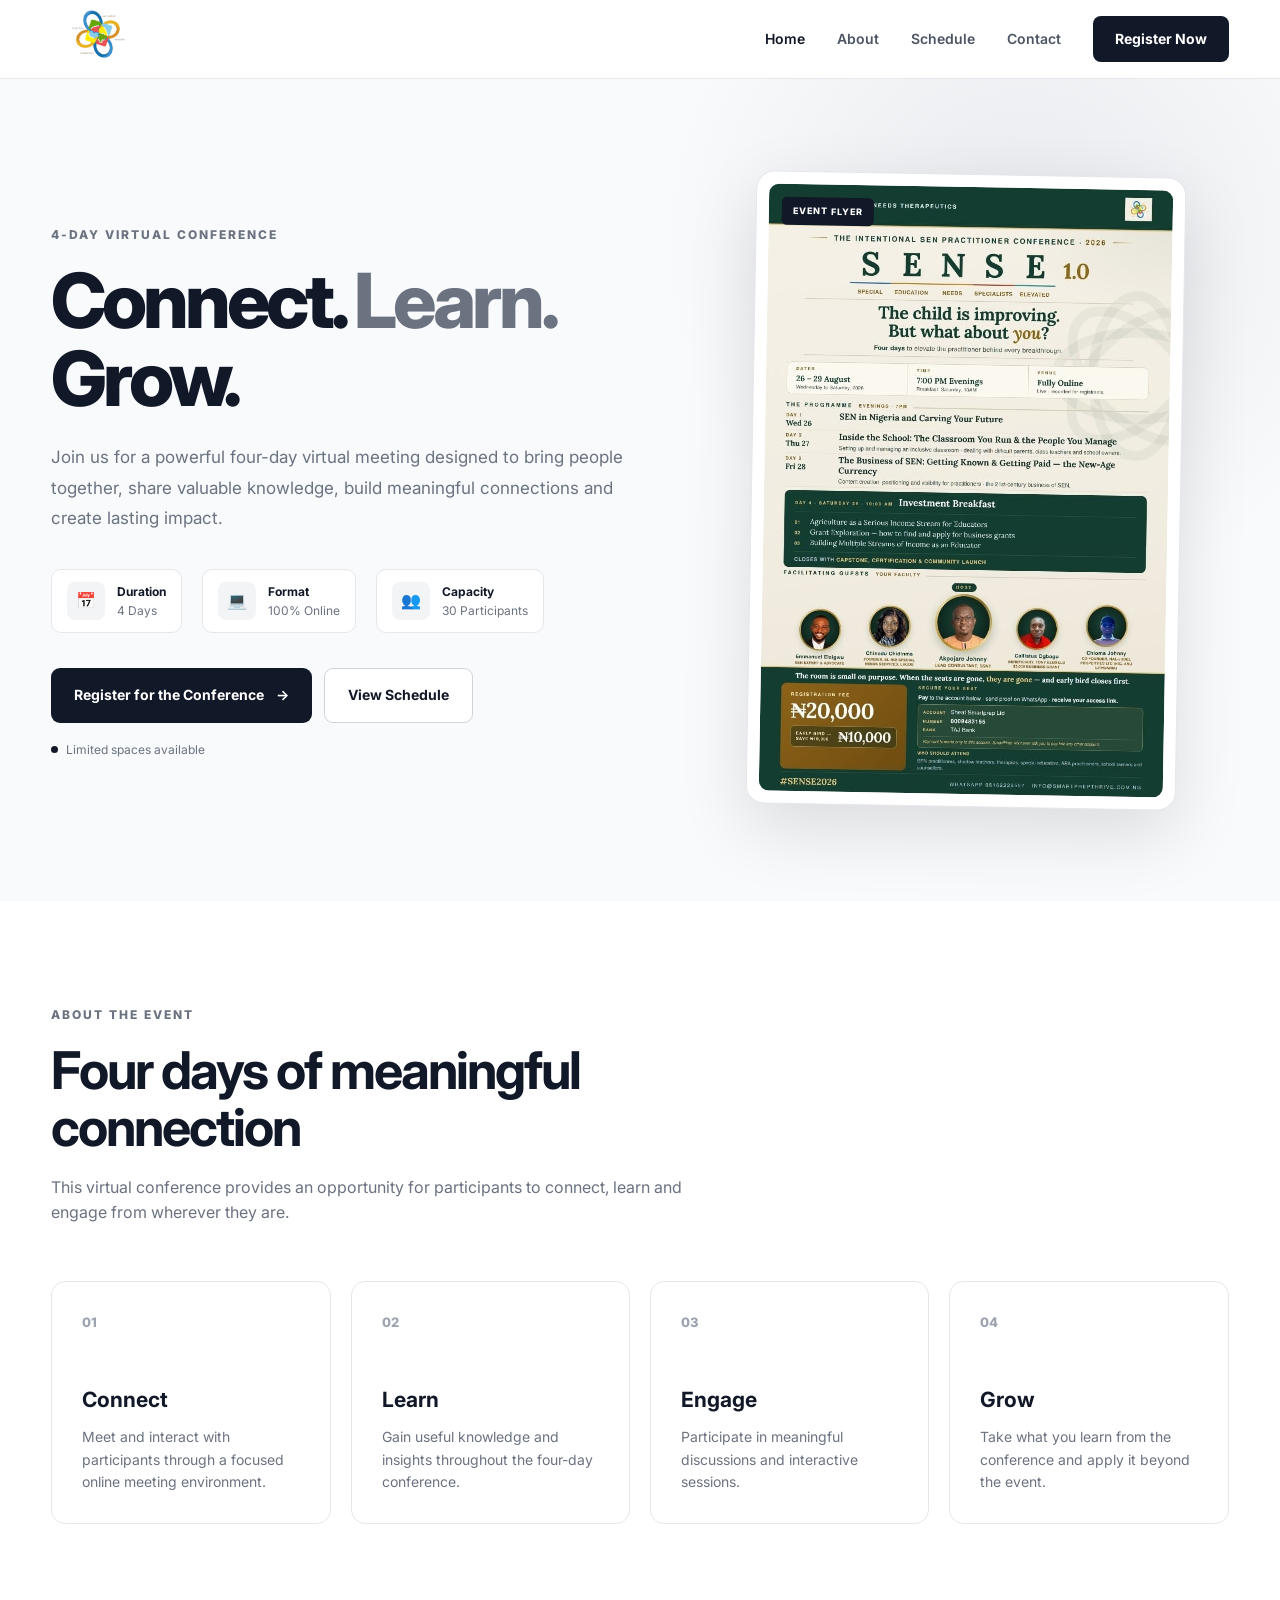
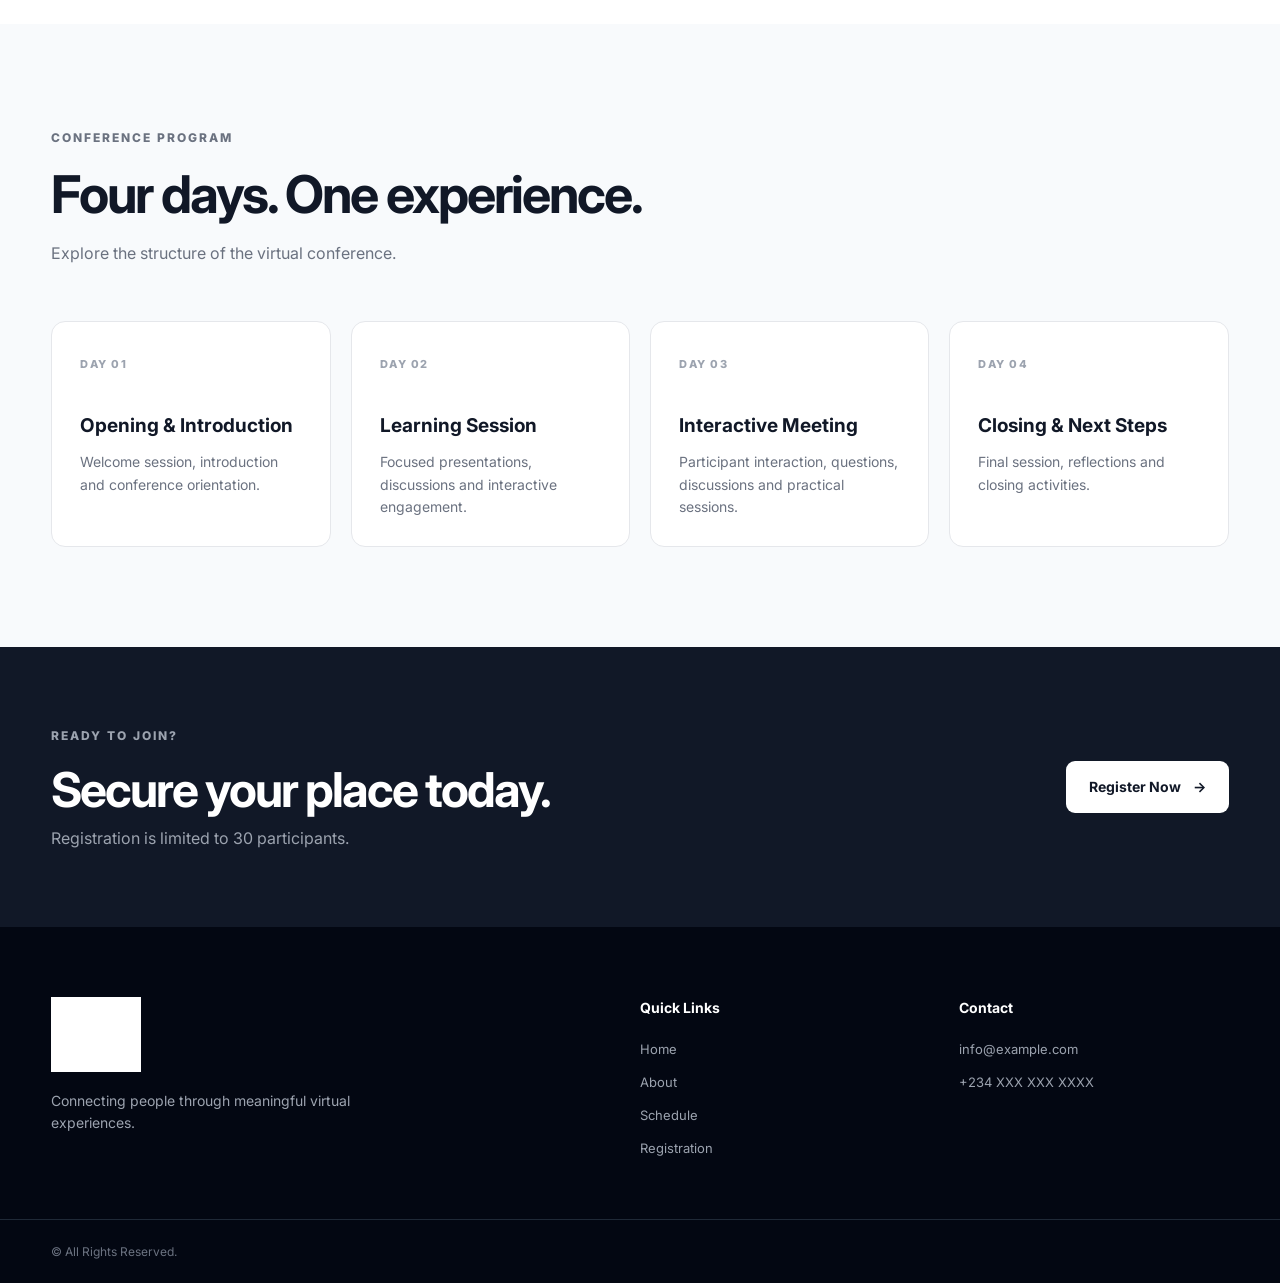
==== index.html @ ee1c05c7 "Victor" ====
<!DOCTYPE html>
<html lang="en">
<head>
    <meta charset="UTF-8">

    <meta name="viewport" content="width=device-width, initial-scale=1.0">

    <meta
        name="description"
        content="Join our 4-Day Virtual Conference. Register today and be part of this impactful online meeting."
    >

    <title>4-Day Virtual Conference | Register Now</title>

    <!-- Google Font -->
    <link rel="preconnect" href="https://fonts.googleapis.com">
    <link rel="preconnect" href="https://fonts.gstatic.com" crossorigin>
    <link rel="stylesheet" href="style.css">
    <link
        href="https://fonts.googleapis.com/css2?family=Inter:wght@400;500;600;700;800&display=swap"
        rel="stylesheet"
    >
    <style>
        /* =========================
   GLOBAL
========================= */

* {
    margin: 0;
    padding: 0;
    box-sizing: border-box;
}

html {
    scroll-behavior: smooth;
}

body {
    font-family: "Inter", sans-serif;
    background: #ffffff;
    color: #111827;
    line-height: 1.6;
}

img {
    max-width: 100%;
    display: block;
}

a {
    text-decoration: none;
    color: inherit;
}

button {
    font-family: inherit;
}

.container {
    width: min(1180px, 92%);
    margin: 0 auto;
}

.section {
    padding: 100px 0;
}


/* =========================
   HEADER
========================= */

.header {
    position: sticky;
    top: 0;
    z-index: 1000;

    background: rgba(255, 255, 255, 0.94);

    backdrop-filter: blur(15px);

    border-bottom: 1px solid #e5e7eb;
}

.nav-container {
    height: 78px;

    display: flex;
    align-items: center;
    justify-content: space-between;
}

.logo img {
    width: 145px;
    height: auto;
}

.nav {
    display: flex;
    align-items: center;
    gap: 32px;
}

.nav-link {
    color: #4b5563;

    font-size: 14px;
    font-weight: 600;

    transition: 0.3s ease;
}

.nav-link:hover,
.nav-link.active {
    color: #111827;
}

.nav-button {
    background: #111827;
    color: white;

    padding: 12px 22px;

    border-radius: 8px;

    font-size: 14px;
    font-weight: 700;

    transition: 0.3s ease;
}

.nav-button:hover {
    transform: translateY(-2px);
    background: #000000;
}


/* =========================
   MOBILE MENU
========================= */

.menu-toggle {
    display: none;

    width: 42px;
    height: 42px;

    border: none;
    background: transparent;

    cursor: pointer;

    flex-direction: column;
    justify-content: center;
    gap: 5px;
}

.menu-toggle span {
    width: 24px;
    height: 2px;
    background: #111827;
    display: block;
}


/* =========================
   HERO
========================= */

.hero {
    min-height: calc(100vh - 78px);

    display: flex;
    align-items: center;

    background:
        radial-gradient(
            circle at 80% 20%,
            rgba(17, 24, 39, 0.07),
            transparent 30%
        ),
        #f8fafc;

    padding: 80px 0;
}

.hero-grid {
    display: grid;

    grid-template-columns:
        1.05fr
        0.95fr;

    align-items: center;

    gap: 70px;
}

.eyebrow,
.section-label {
    display: inline-block;

    font-size: 12px;
    font-weight: 800;

    letter-spacing: 2px;

    color: #6b7280;

    margin-bottom: 18px;
}

.hero h1 {
    max-width: 650px;

    font-size: clamp(48px, 6vw, 76px);

    line-height: 1.02;

    letter-spacing: -4px;

    font-weight: 800;
}

.hero h1 span {
    color: #6b7280;
}

.hero-description {
    max-width: 600px;

    margin-top: 25px;

    color: #6b7280;

    font-size: 17px;

    line-height: 1.8;
}


/* =========================
   EVENT INFO
========================= */

.event-info {
    display: flex;

    flex-wrap: wrap;

    gap: 20px;

    margin: 35px 0;
}

.info-item {
    display: flex;
    align-items: center;

    gap: 12px;

    padding: 12px 15px;

    background: white;

    border: 1px solid #e5e7eb;

    border-radius: 10px;
}

.info-icon {
    width: 38px;
    height: 38px;

    display: grid;
    place-items: center;

    background: #f3f4f6;

    border-radius: 8px;
}

.info-item strong,
.info-item span {
    display: block;
}

.info-item strong {
    font-size: 12px;
    color: #111827;
}

.info-item span {
    font-size: 12px;
    color: #6b7280;
}


/* =========================
   BUTTONS
========================= */

.hero-buttons {
    display: flex;

    flex-wrap: wrap;

    gap: 12px;
}

.primary-button,
.secondary-button {
    display: inline-flex;

    align-items: center;
    justify-content: center;

    gap: 12px;

    padding: 15px 23px;

    border-radius: 9px;

    font-size: 14px;

    font-weight: 700;

    transition: 0.3s ease;
}

.primary-button {
    background: #111827;
    color: white;
}

.primary-button:hover {
    transform: translateY(-3px);
    box-shadow: 0 12px 25px rgba(0, 0, 0, 0.15);
}

.secondary-button {
    background: white;

    border: 1px solid #d1d5db;

    color: #111827;
}

.secondary-button:hover {
    background: #f3f4f6;
}

.limited-text {
    margin-top: 17px;

    font-size: 12px;

    color: #6b7280;

    display: flex;
    align-items: center;

    gap: 8px;
}

.limited-text span {
    width: 7px;
    height: 7px;

    background: #111827;

    border-radius: 50%;
}


/* =========================
   FLYER
========================= */

.hero-flyer {
    display: flex;

    justify-content: center;
}

.flyer-wrapper {
    position: relative;

    width: min(430px, 100%);

    padding: 12px;

    background: white;

    border: 1px solid #e5e7eb;

    border-radius: 18px;

    box-shadow:
        0 25px 70px rgba(0, 0, 0, 0.12);

    transform: rotate(1deg);

    transition: 0.4s ease;
}

.flyer-wrapper:hover {
    transform:
        rotate(0deg)
        translateY(-8px);
}

.flyer-image {
    width: 100%;

    border-radius: 10px;

    object-fit: cover;
}

.flyer-label {
    position: absolute;

    top: 25px;
    left: 25px;

    z-index: 2;

    background: #111827;
    color: white;

    padding: 7px 11px;

    border-radius: 5px;

    font-size: 9px;

    font-weight: 800;

    letter-spacing: 1px;
}


/* =========================
   SECTION HEADING
========================= */

.section-heading {
    max-width: 680px;

    margin-bottom: 55px;
}

.section-heading h2 {
    font-size: clamp(34px, 5vw, 52px);

    line-height: 1.1;

    letter-spacing: -2px;

    margin-bottom: 18px;
}

.section-heading p {
    color: #6b7280;

    font-size: 16px;
}


/* =========================
   FEATURES
========================= */

.about {
    background: white;
}

.feature-grid {
    display: grid;

    grid-template-columns:
        repeat(4, 1fr);

    gap: 20px;
}

.feature-card {
    padding: 30px;

    border: 1px solid #e5e7eb;

    border-radius: 14px;

    transition: 0.3s ease;
}

.feature-card:hover {
    transform: translateY(-6px);

    box-shadow:
        0 15px 35px rgba(0, 0, 0, 0.07);
}

.feature-number {
    font-size: 13px;

    font-weight: 800;

    color: #9ca3af;

    margin-bottom: 50px;
}

.feature-card h3 {
    font-size: 21px;

    margin-bottom: 10px;
}

.feature-card p {
    color: #6b7280;

    font-size: 14px;
}


/* =========================
   SCHEDULE
========================= */

.schedule {
    background: #f8fafc;
}

.schedule-grid {
    display: grid;

    grid-template-columns:
        repeat(4, 1fr);

    gap: 20px;
}

.schedule-card {
    padding: 28px;

    background: white;

    border: 1px solid #e5e7eb;

    border-radius: 14px;
}

.schedule-card span {
    font-size: 11px;

    font-weight: 800;

    letter-spacing: 1.5px;

    color: #9ca3af;
}

.schedule-card h3 {
    margin: 35px 0 10px;

    font-size: 19px;
}

.schedule-card p {
    font-size: 14px;

    color: #6b7280;
}


/* =========================
   CTA
========================= */

.cta {
    background: #111827;

    color: white;

    padding: 75px 0;
}

.cta-content {
    display: flex;

    align-items: center;

    justify-content: space-between;

    gap: 30px;
}

.cta .section-label {
    color: #9ca3af;
}

.cta h2 {
    font-size: clamp(32px, 5vw, 48px);

    letter-spacing: -2px;

    line-height: 1.1;

    margin-bottom: 10px;
}

.cta p {
    color: #9ca3af;
}

.light-button {
    background: white;
    color: #111827;

    white-space: nowrap;
}

.light-button:hover {
    background: #f3f4f6;
}


/* =========================
   FOOTER
========================= */

.footer {
    background: #030712;

    color: white;

    padding-top: 70px;
}

.footer-grid {
    display: grid;

    grid-template-columns:
        2fr
        1fr
        1fr;

    gap: 50px;

    padding-bottom: 60px;
}

.footer-brand img {
    width: 135px;

    margin-bottom: 18px;

    filter: brightness(0) invert(1);
}

.footer-brand p {
    max-width: 330px;

    color: #9ca3af;

    font-size: 14px;
}

.footer-column {
    display: flex;

    flex-direction: column;

    gap: 12px;
}

.footer-column h4 {
    margin-bottom: 8px;

    font-size: 14px;
}

.footer-column a {
    color: #9ca3af;

    font-size: 13px;

    transition: 0.3s ease;
}

.footer-column a:hover {
    color: white;
}

.footer-bottom {
    border-top: 1px solid #1f2937;

    padding: 22px 0;
}

.footer-bottom p {
    color: #6b7280;

    font-size: 12px;
}


/* =========================
   RESPONSIVE
========================= */

@media (max-width: 950px) {

    .hero-grid {
        grid-template-columns: 1fr;

        gap: 60px;
    }

    .hero-content {
        text-align: center;
    }

    .hero-description {
        margin-left: auto;
        margin-right: auto;
    }

    .event-info {
        justify-content: center;
    }

    .hero-buttons {
        justify-content: center;
    }

    .limited-text {
        justify-content: center;
    }

    .feature-grid,
    .schedule-grid {
        grid-template-columns:
            repeat(2, 1fr);
    }

    .cta-content {
        flex-direction: column;

        text-align: center;
    }

}


@media (max-width: 700px) {

    .nav {
        position: fixed;

        top: 78px;
        left: 0;

        width: 100%;

        background: white;

        border-bottom: 1px solid #e5e7eb;

        padding: 25px;

        display: none;

        flex-direction: column;

        align-items: stretch;

        gap: 18px;
    }

    .nav.show {
        display: flex;
    }

    .nav-button {
        text-align: center;
    }

    .menu-toggle {
        display: flex;
    }

    .hero {
        padding: 65px 0;
    }

    .hero h1 {
        font-size: 48px;

        letter-spacing: -2.5px;
    }

    .event-info {
        flex-direction: column;

        align-items: stretch;
    }

    .info-item {
        justify-content: flex-start;
    }

    .hero-buttons {
        flex-direction: column;
    }

    .primary-button,
    .secondary-button {
        width: 100%;
    }

    .feature-grid,
    .schedule-grid {
        grid-template-columns: 1fr;
    }

    .section {
        padding: 75px 0;
    }

    .footer-grid {
        grid-template-columns: 1fr;

        gap: 35px;
    }

}
    </style>
</head>

<body>

    <!-- ================= HEADER ================= -->
    <header class="header">

        <div class="container nav-container">

            <a href="index.html" class="logo">
                <img class="logo-img" src="SMARTPREP LOGO 1.jpg (1).jpeg" alt="Company Logo" style="width: 90px; height: auto;">
            </a>

            <nav class="nav" id="navMenu">

                <a href="#home" class="nav-link active">Home</a>
                <a href="#about" class="nav-link">About</a>
                <a href="#schedule" class="nav-link">Schedule</a>
                <a href="#contact" class="nav-link">Contact</a>

                <a href="registration.html" class="nav-button">
                    Register Now
                </a>

            </nav>

            <!-- Mobile Menu -->
            <button
                class="menu-toggle"
                id="menuToggle"
                aria-label="Open navigation menu"
            >
                <span></span>
                <span></span>
                <span></span>
            </button>

        </div>

    </header>


    <!-- ================= HERO ================= -->
    <main>

        <section class="hero" id="home">

            <div class="container hero-grid">

                <!-- Hero Content -->
                <div class="hero-content">

                    <span class="eyebrow">
                        4-DAY VIRTUAL CONFERENCE
                    </span>

                    <h1>
                        Connect.
                        <span>Learn.</span>
                        Grow.
                    </h1>

                    <p class="hero-description">
                        Join us for a powerful four-day virtual meeting
                        designed to bring people together, share valuable
                        knowledge, build meaningful connections and create
                        lasting impact.
                    </p>

                    <div class="event-info">

                        <div class="info-item">
                            <div class="info-icon">📅</div>

                            <div>
                                <strong>Duration</strong>
                                <span>4 Days</span>
                            </div>
                        </div>

                        <div class="info-item">
                            <div class="info-icon">💻</div>

                            <div>
                                <strong>Format</strong>
                                <span>100% Online</span>
                            </div>
                        </div>

                        <div class="info-item">
                            <div class="info-icon">👥</div>

                            <div>
                                <strong>Capacity</strong>
                                <span>30 Participants</span>
                            </div>
                        </div>

                    </div>

                    <div class="hero-buttons">

                        <a
                            href="registration.html"
                            class="primary-button"
                        >
                            Register for the Conference
                            <span>→</span>
                        </a>

                        <a href="#schedule" class="secondary-button">
                            View Schedule
                        </a>

                    </div>

                    <p class="limited-text">
                        <span></span>
                        Limited spaces available
                    </p>

                </div>


                <!-- Conference Flyer -->
                <div class="hero-flyer">

                    <div class="flyer-wrapper">

                        <div class="flyer-label">
                            EVENT FLYER
                        </div>

                        <img
                            src="WhatsApp Image 2026-08-14 at 23.07.32.jpeg"
                            alt="4-Day Virtual Conference Flyer"
                            class="flyer-image"
                        >

                    </div>

                </div>

            </div>

        </section>


        <!-- ================= ABOUT ================= -->
        <section class="about section" id="about">

            <div class="container">

                <div class="section-heading">

                    <span class="section-label">
                        ABOUT THE EVENT
                    </span>

                    <h2>
                        Four days of meaningful connection
                    </h2>

                    <p>
                        This virtual conference provides an opportunity
                        for participants to connect, learn and engage
                        from wherever they are.
                    </p>

                </div>


                <div class="feature-grid">

                    <div class="feature-card">

                        <div class="feature-number">
                            01
                        </div>

                        <h3>Connect</h3>

                        <p>
                            Meet and interact with participants through
                            a focused online meeting environment.
                        </p>

                    </div>


                    <div class="feature-card">

                        <div class="feature-number">
                            02
                        </div>

                        <h3>Learn</h3>

                        <p>
                            Gain useful knowledge and insights throughout
                            the four-day conference.
                        </p>

                    </div>


                    <div class="feature-card">

                        <div class="feature-number">
                            03
                        </div>

                        <h3>Engage</h3>

                        <p>
                            Participate in meaningful discussions and
                            interactive sessions.
                        </p>

                    </div>


                    <div class="feature-card">

                        <div class="feature-number">
                            04
                        </div>

                        <h3>Grow</h3>

                        <p>
                            Take what you learn from the conference and
                            apply it beyond the event.
                        </p>

                    </div>

                </div>

            </div>

        </section>


        <!-- ================= SCHEDULE ================= -->
        <section class="schedule section" id="schedule">

            <div class="container">

                <div class="section-heading">

                    <span class="section-label">
                        CONFERENCE PROGRAM
                    </span>

                    <h2>
                        Four days. One experience.
                    </h2>

                    <p>
                        Explore the structure of the virtual conference.
                    </p>

                </div>


                <div class="schedule-grid">

                    <div class="schedule-card">

                        <span>DAY 01</span>

                        <h3>
                            Opening & Introduction
                        </h3>

                        <p>
                            Welcome session, introduction and conference
                            orientation.
                        </p>

                    </div>


                    <div class="schedule-card">

                        <span>DAY 02</span>

                        <h3>
                            Learning Session
                        </h3>

                        <p>
                            Focused presentations, discussions and
                            interactive engagement.
                        </p>

                    </div>


                    <div class="schedule-card">

                        <span>DAY 03</span>

                        <h3>
                            Interactive Meeting
                        </h3>

                        <p>
                            Participant interaction, questions,
                            discussions and practical sessions.
                        </p>

                    </div>


                    <div class="schedule-card">

                        <span>DAY 04</span>

                        <h3>
                            Closing & Next Steps
                        </h3>

                        <p>
                            Final session, reflections and closing
                            activities.
                        </p>

                    </div>

                </div>

            </div>

        </section>


        <!-- ================= CTA ================= -->
        <section class="cta">

            <div class="container cta-content">

                <div>

                    <span class="section-label">
                        READY TO JOIN?
                    </span>

                    <h2>
                        Secure your place today.
                    </h2>

                    <p>
                        Registration is limited to 30 participants.
                    </p>

                </div>

                <a
                    href="registration.html"
                    class="primary-button light-button"
                >
                    Register Now
                    <span>→</span>
                </a>

            </div>

        </section>

    </main>


    <!-- ================= FOOTER ================= -->
    <footer class="footer" id="contact">

        <div class="container footer-grid">

            <div class="footer-brand">

                <img
                    src="SMARTPREP LOGO 1.jpg (1).jpeg"
                    alt="Company Logo"
                    style="width: 90px; height: auto;"
                >

                <p>
                    Connecting people through meaningful virtual
                    experiences.
                </p>

            </div>


            <div class="footer-column">

                <h4>Quick Links</h4>

                <a href="#home">Home</a>
                <a href="#about">About</a>
                <a href="#schedule">Schedule</a>
                <a href="registration.html">Registration</a>

            </div>


            <div class="footer-column">

                <h4>Contact</h4>

                <a href="mailto:info@example.com">
                    info@example.com
                </a>

                <a href="tel:+2340000000000">
                    +234 XXX XXX XXXX
                </a>

            </div>

        </div>


        <div class="footer-bottom">

            <div class="container">

                <p>
                    © <span id="year"></span>
                    All Rights Reserved.
                </p>

            </div>

        </div>

    </footer>


    <!-- JavaScript -->
    <script src="js/main.js"></script>

</body>
</html>
---- style.css ----
/* =========================
   GLOBAL
========================= */

* {
    margin: 0;
    padding: 0;
    box-sizing: border-box;
}

html {
    scroll-behavior: smooth;
}

body {
    font-family: "Inter", sans-serif;
    background: #ffffff;
    color: #111827;
    line-height: 1.6;
}

img {
    max-width: 100%;
    display: block;
}

a {
    text-decoration: none;
    color: inherit;
}

button {
    font-family: inherit;
}

.container {
    width: min(1180px, 92%);
    margin: 0 auto;
}

.section {
    padding: 100px 0;
}


/* =========================
   HEADER
========================= */

.header {
    position: sticky;
    top: 0;
    z-index: 1000;

    background: rgba(255, 255, 255, 0.94);

    backdrop-filter: blur(15px);

    border-bottom: 1px solid #e5e7eb;
}

.nav-container {
    height: 78px;

    display: flex;
    align-items: center;
    justify-content: space-between;
}

.logo img {
    width: 145px;
    height: auto;
}

.nav {
    display: flex;
    align-items: center;
    gap: 32px;
}

.nav-link {
    color: #4b5563;

    font-size: 14px;
    font-weight: 600;

    transition: 0.3s ease;
}

.nav-link:hover,
.nav-link.active {
    color: #111827;
}

.nav-button {
    background: #111827;
    color: white;

    padding: 12px 22px;

    border-radius: 8px;

    font-size: 14px;
    font-weight: 700;

    transition: 0.3s ease;
}

.nav-button:hover {
    transform: translateY(-2px);
    background: #000000;
}


/* =========================
   MOBILE MENU
========================= */

.menu-toggle {
    display: none;

    width: 42px;
    height: 42px;

    border: none;
    background: transparent;

    cursor: pointer;

    flex-direction: column;
    justify-content: center;
    gap: 5px;
}

.menu-toggle span {
    width: 24px;
    height: 2px;
    background: #111827;
    display: block;
}


/* =========================
   HERO
========================= */

.hero {
    min-height: calc(100vh - 78px);

    display: flex;
    align-items: center;

    background:
        radial-gradient(
            circle at 80% 20%,
            rgba(17, 24, 39, 0.07),
            transparent 30%
        ),
        #f8fafc;

    padding: 80px 0;
}

.hero-grid {
    display: grid;

    grid-template-columns:
        1.05fr
        0.95fr;

    align-items: center;

    gap: 70px;
}

.eyebrow,
.section-label {
    display: inline-block;

    font-size: 12px;
    font-weight: 800;

    letter-spacing: 2px;

    color: #6b7280;

    margin-bottom: 18px;
}

.hero h1 {
    max-width: 650px;

    font-size: clamp(48px, 6vw, 76px);

    line-height: 1.02;

    letter-spacing: -4px;

    font-weight: 800;
}

.hero h1 span {
    color: #6b7280;
}

.hero-description {
    max-width: 600px;

    margin-top: 25px;

    color: #6b7280;

    font-size: 17px;

    line-height: 1.8;
}


/* =========================
   EVENT INFO
========================= */

.event-info {
    display: flex;

    flex-wrap: wrap;

    gap: 20px;

    margin: 35px 0;
}

.info-item {
    display: flex;
    align-items: center;

    gap: 12px;

    padding: 12px 15px;

    background: white;

    border: 1px solid #e5e7eb;

    border-radius: 10px;
}

.info-icon {
    width: 38px;
    height: 38px;

    display: grid;
    place-items: center;

    background: #f3f4f6;

    border-radius: 8px;
}

.info-item strong,
.info-item span {
    display: block;
}

.info-item strong {
    font-size: 12px;
    color: #111827;
}

.info-item span {
    font-size: 12px;
    color: #6b7280;
}


/* =========================
   BUTTONS
========================= */

.hero-buttons {
    display: flex;

    flex-wrap: wrap;

    gap: 12px;
}

.primary-button,
.secondary-button {
    display: inline-flex;

    align-items: center;
    justify-content: center;

    gap: 12px;

    padding: 15px 23px;

    border-radius: 9px;

    font-size: 14px;

    font-weight: 700;

    transition: 0.3s ease;
}

.primary-button {
    background: #111827;
    color: white;
}

.primary-button:hover {
    transform: translateY(-3px);
    box-shadow: 0 12px 25px rgba(0, 0, 0, 0.15);
}

.secondary-button {
    background: white;

    border: 1px solid #d1d5db;

    color: #111827;
}

.secondary-button:hover {
    background: #f3f4f6;
}

.limited-text {
    margin-top: 17px;

    font-size: 12px;

    color: #6b7280;

    display: flex;
    align-items: center;

    gap: 8px;
}

.limited-text span {
    width: 7px;
    height: 7px;

    background: #111827;

    border-radius: 50%;
}


/* =========================
   FLYER
========================= */

.hero-flyer {
    display: flex;

    justify-content: center;
}

.flyer-wrapper {
    position: relative;

    width: min(430px, 100%);

    padding: 12px;

    background: white;

    border: 1px solid #e5e7eb;

    border-radius: 18px;

    box-shadow:
        0 25px 70px rgba(0, 0, 0, 0.12);

    transform: rotate(1deg);

    transition: 0.4s ease;
}

.flyer-wrapper:hover {
    transform:
        rotate(0deg)
        translateY(-8px);
}

.flyer-image {
    width: 100%;

    border-radius: 10px;

    object-fit: cover;
}

.flyer-label {
    position: absolute;

    top: 25px;
    left: 25px;

    z-index: 2;

    background: #111827;
    color: white;

    padding: 7px 11px;

    border-radius: 5px;

    font-size: 9px;

    font-weight: 800;

    letter-spacing: 1px;
}


/* =========================
   SECTION HEADING
========================= */

.section-heading {
    max-width: 680px;

    margin-bottom: 55px;
}

.section-heading h2 {
    font-size: clamp(34px, 5vw, 52px);

    line-height: 1.1;

    letter-spacing: -2px;

    margin-bottom: 18px;
}

.section-heading p {
    color: #6b7280;

    font-size: 16px;
}


/* =========================
   FEATURES
========================= */

.about {
    background: white;
}

.feature-grid {
    display: grid;

    grid-template-columns:
        repeat(4, 1fr);

    gap: 20px;
}

.feature-card {
    padding: 30px;

    border: 1px solid #e5e7eb;

    border-radius: 14px;

    transition: 0.3s ease;
}

.feature-card:hover {
    transform: translateY(-6px);

    box-shadow:
        0 15px 35px rgba(0, 0, 0, 0.07);
}

.feature-number {
    font-size: 13px;

    font-weight: 800;

    color: #9ca3af;

    margin-bottom: 50px;
}

.feature-card h3 {
    font-size: 21px;

    margin-bottom: 10px;
}

.feature-card p {
    color: #6b7280;

    font-size: 14px;
}


/* =========================
   SCHEDULE
========================= */

.schedule {
    background: #f8fafc;
}

.schedule-grid {
    display: grid;

    grid-template-columns:
        repeat(4, 1fr);

    gap: 20px;
}

.schedule-card {
    padding: 28px;

    background: white;

    border: 1px solid #e5e7eb;

    border-radius: 14px;
}

.schedule-card span {
    font-size: 11px;

    font-weight: 800;

    letter-spacing: 1.5px;

    color: #9ca3af;
}

.schedule-card h3 {
    margin: 35px 0 10px;

    font-size: 19px;
}

.schedule-card p {
    font-size: 14px;

    color: #6b7280;
}


/* =========================
   CTA
========================= */

.cta {
    background: #111827;

    color: white;

    padding: 75px 0;
}

.cta-content {
    display: flex;

    align-items: center;

    justify-content: space-between;

    gap: 30px;
}

.cta .section-label {
    color: #9ca3af;
}

.cta h2 {
    font-size: clamp(32px, 5vw, 48px);

    letter-spacing: -2px;

    line-height: 1.1;

    margin-bottom: 10px;
}

.cta p {
    color: #9ca3af;
}

.light-button {
    background: white;
    color: #111827;

    white-space: nowrap;
}

.light-button:hover {
    background: #f3f4f6;
}


/* =========================
   FOOTER
========================= */

.footer {
    background: #030712;

    color: white;

    padding-top: 70px;
}

.footer-grid {
    display: grid;

    grid-template-columns:
        2fr
        1fr
        1fr;

    gap: 50px;

    padding-bottom: 60px;
}

.footer-brand img {
    width: 135px;

    margin-bottom: 18px;

    filter: brightness(0) invert(1);
}

.footer-brand p {
    max-width: 330px;

    color: #9ca3af;

    font-size: 14px;
}

.footer-column {
    display: flex;

    flex-direction: column;

    gap: 12px;
}

.footer-column h4 {
    margin-bottom: 8px;

    font-size: 14px;
}

.footer-column a {
    color: #9ca3af;

    font-size: 13px;

    transition: 0.3s ease;
}

.footer-column a:hover {
    color: white;
}

.footer-bottom {
    border-top: 1px solid #1f2937;

    padding: 22px 0;
}

.footer-bottom p {
    color: #6b7280;

    font-size: 12px;
}


/* =========================
   RESPONSIVE
========================= */

@media (max-width: 950px) {

    .hero-grid {
        grid-template-columns: 1fr;

        gap: 60px;
    }

    .hero-content {
        text-align: center;
    }

    .hero-description {
        margin-left: auto;
        margin-right: auto;
    }

    .event-info {
        justify-content: center;
    }

    .hero-buttons {
        justify-content: center;
    }

    .limited-text {
        justify-content: center;
    }

    .feature-grid,
    .schedule-grid {
        grid-template-columns:
            repeat(2, 1fr);
    }

    .cta-content {
        flex-direction: column;

        text-align: center;
    }

}


@media (max-width: 700px) {

    .nav {
        position: fixed;

        top: 78px;
        left: 0;

        width: 100%;

        background: white;

        border-bottom: 1px solid #e5e7eb;

        padding: 25px;

        display: none;

        flex-direction: column;

        align-items: stretch;

        gap: 18px;
    }

    .nav.show {
        display: flex;
    }

    .nav-button {
        text-align: center;
    }

    .menu-toggle {
        display: flex;
    }

    .hero {
        padding: 65px 0;
    }

    .hero h1 {
        font-size: 48px;

        letter-spacing: -2.5px;
    }

    .event-info {
        flex-direction: column;

        align-items: stretch;
    }

    .info-item {
        justify-content: flex-start;
    }

    .hero-buttons {
        flex-direction: column;
    }

    .primary-button,
    .secondary-button {
        width: 100%;
    }

    .feature-grid,
    .schedule-grid {
        grid-template-columns: 1fr;
    }

    .section {
        padding: 75px 0;
    }

    .footer-grid {
        grid-template-columns: 1fr;

        gap: 35px;
    }

}
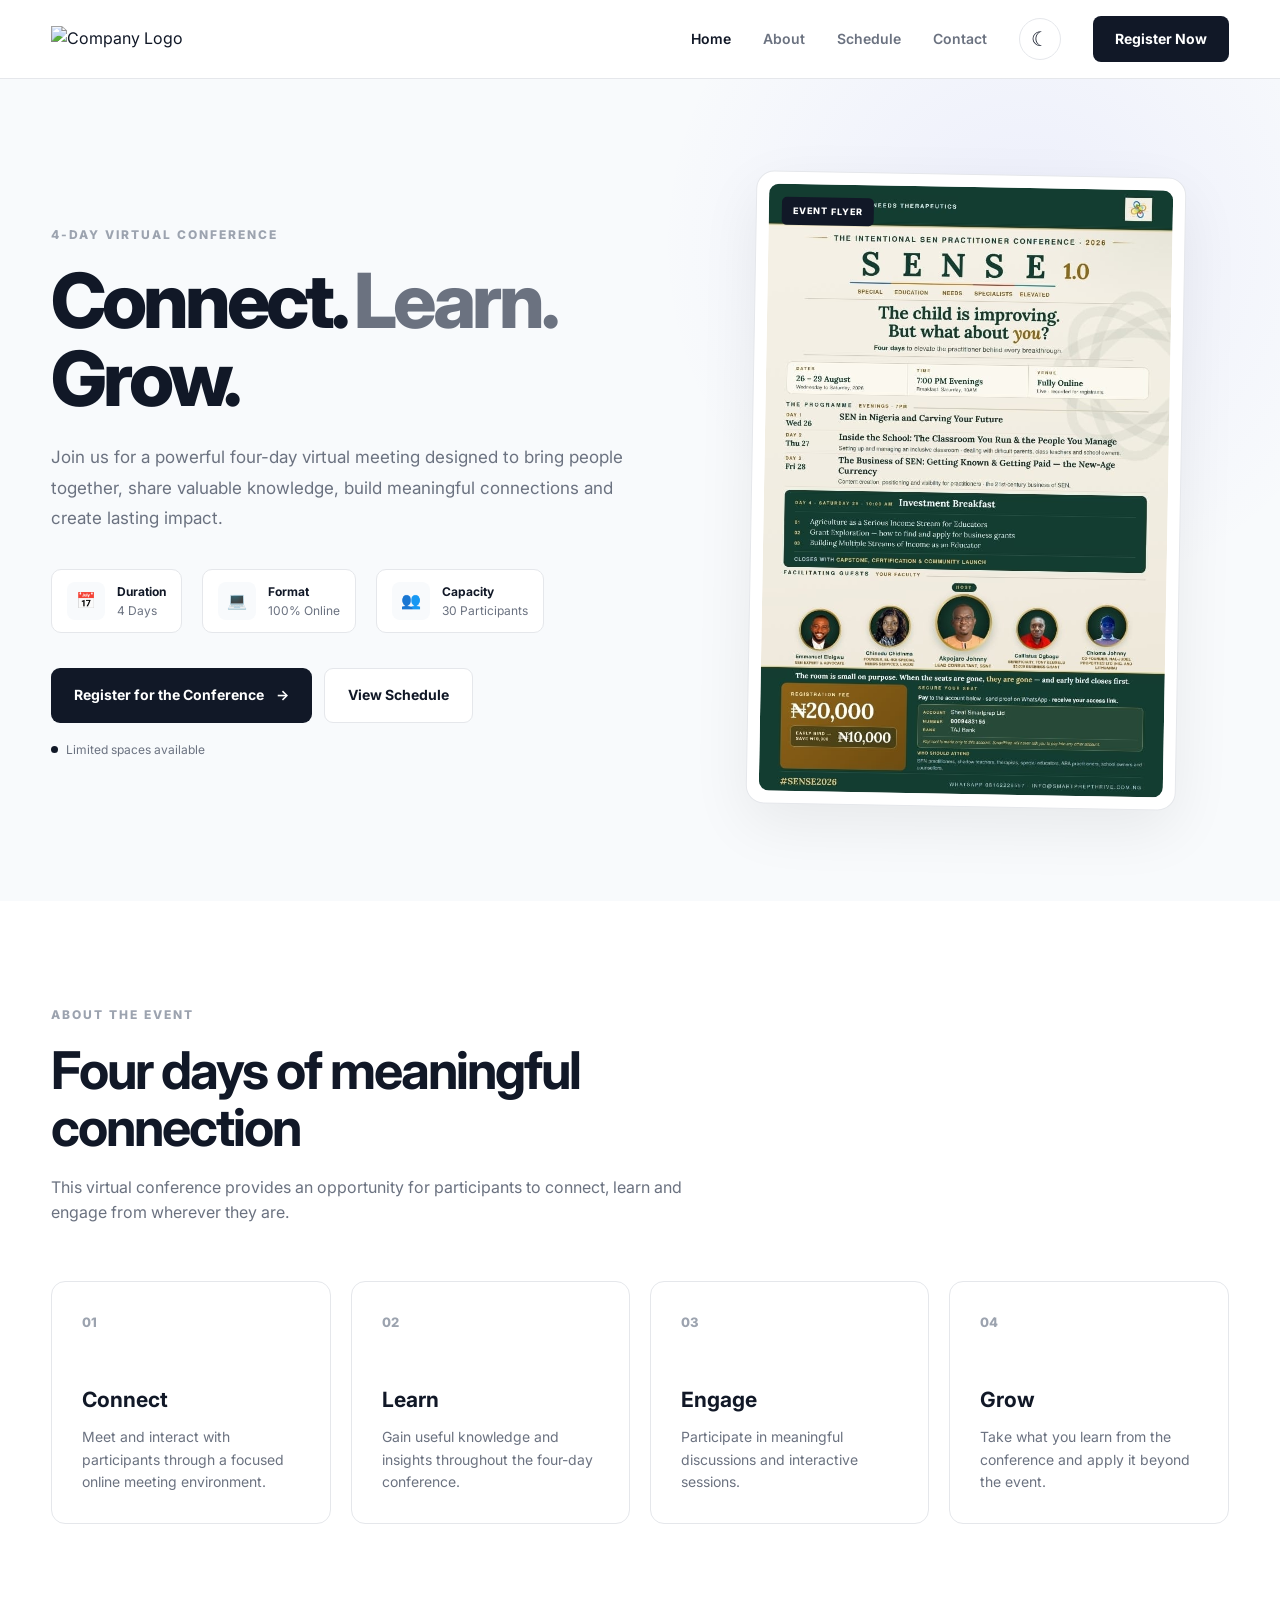
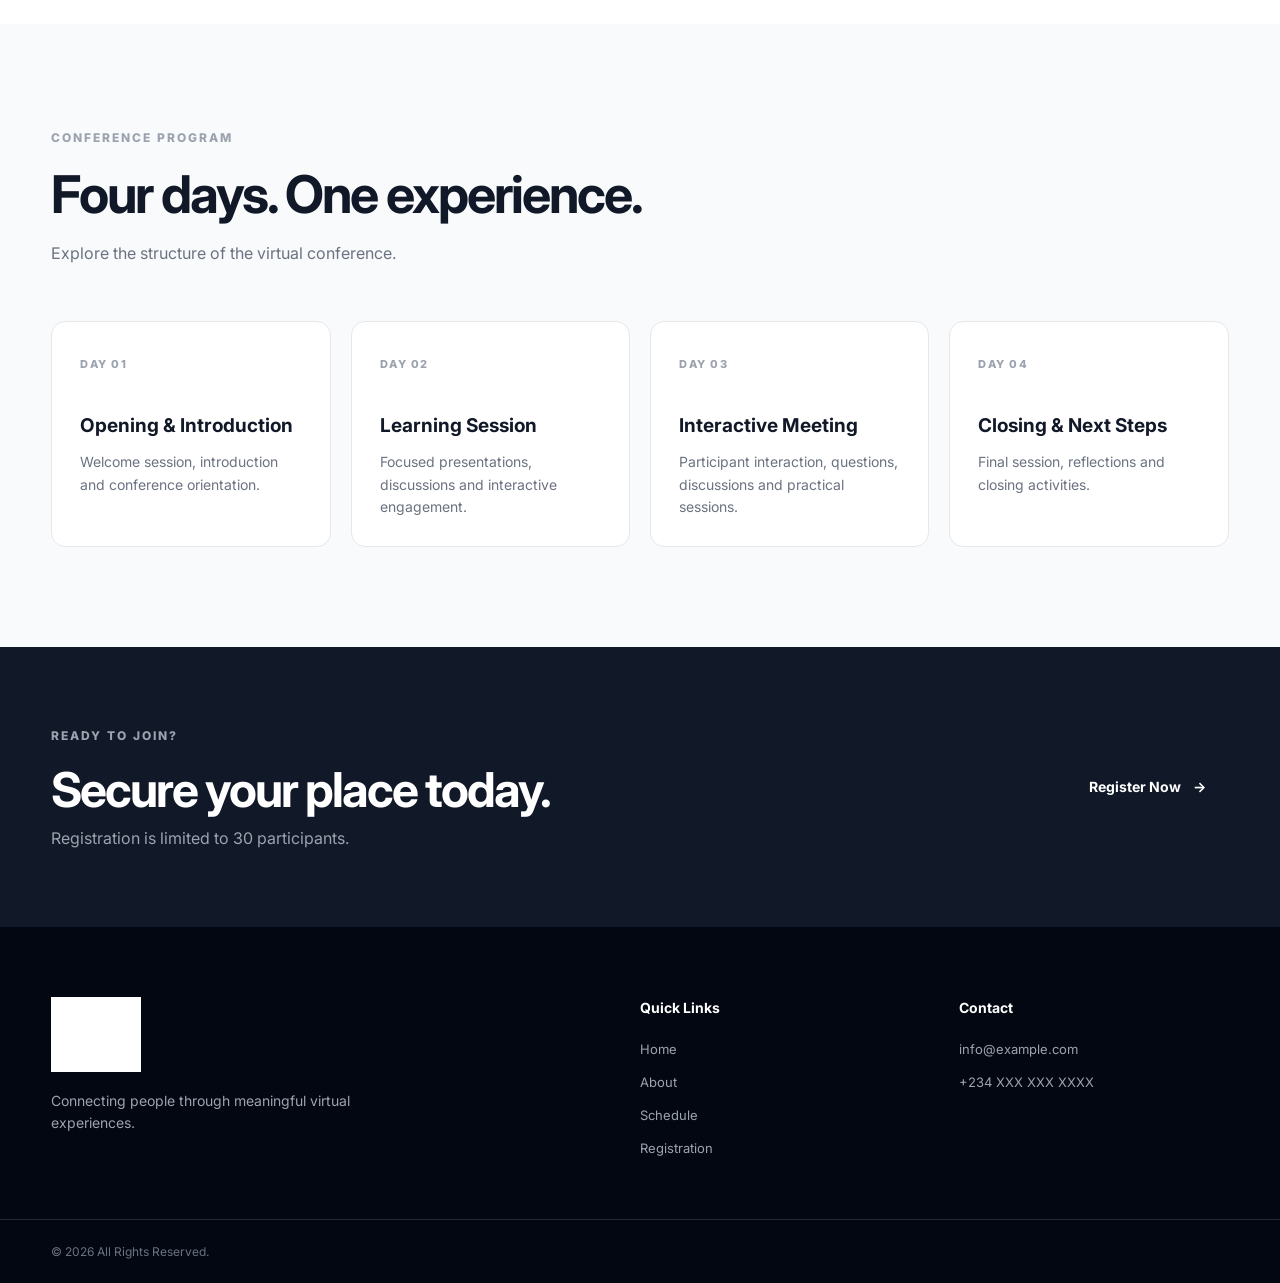
==== commit 662bc3ef: "i added some files and dark mode and light mode" ====
--- a/index.html
+++ b/index.html
@@ -2,16 +2,14 @@
 <html lang="en">
 <head>
     <meta charset="UTF-8">
-
     <meta name="viewport" content="width=device-width, initial-scale=1.0">
-
     <meta
         name="description"
         content="Join our 4-Day Virtual Conference. Register today and be part of this impactful online meeting."
     >
-
-    <title>4-Day Virtual Conference | Register Now</title>
-
+    <title>
+        4-Day Virtual Conference | Register Now
+    </title>
     <!-- Google Font -->
     <link rel="preconnect" href="https://fonts.googleapis.com">
     <link rel="preconnect" href="https://fonts.gstatic.com" crossorigin>
@@ -21,868 +19,1184 @@
         rel="stylesheet"
     >
     <style>
+        * {
+            margin: 0;
+            padding: 0;
+            box-sizing: border-box;
+        }
+        html {
+            scroll-behavior: smooth;
+        }
+        body {
+            font-family: "Inter", sans-serif;
+            background: #ffffff;
+            color: #111827;
+            line-height: 1.6;
+        }
+        img {
+            max-width: 100%;
+            display: block;
+        }
+        a {
+            text-decoration: none;
+            color: inherit;
+        }
+        button {
+            font-family: inherit;
+        }
+        .container {
+            width: min(1180px, 92%);
+            margin: 0 auto;
+        }
+        .section {
+            padding: 100px 0;
+        }
         /* =========================
-   GLOBAL
+        HEADER
+        ========================= */
+        .header {
+            position: sticky;
+            top: 0;
+            z-index: 1000;
+            background: rgba(255, 255, 255, 0.94);
+            backdrop-filter: blur(15px);
+            border-bottom: 1px solid #e5e7eb;
+        }
+        .nav-container {
+            height: 78px;
+            display: flex;
+            align-items: center;
+            justify-content: space-between;
+        }
+        .logo img {
+            width: 145px;
+            height: auto;
+        }
+        .nav {
+            display: flex;
+            align-items: center;
+            gap: 32px;
+        }
+        .nav-link {
+            color: #4b5563;
+            font-size: 14px;
+            font-weight: 600;
+            transition: 0.3s ease;
+        }
+        .nav-link:hover,
+        .nav-link.active {
+            color: #111827;
+        }
+        .nav-button {
+            background: #111827;
+            color: white;
+            padding: 12px 22px;
+            border-radius: 8px;
+            font-size: 14px;
+            font-weight: 700;
+            transition: 0.3s ease;
+        }
+        .nav-button:hover {
+            transform: translateY(-2px);
+            background: #000000;
+        }
+        /* =========================
+        MOBILE MENU
+        ========================= */
+        /* =========================
+   MOBILE MENU BUTTON
 ========================= */
 
-* {
-    margin: 0;
+.menu-toggle {
+    display: none;
+
+    width: 44px;
+    height: 44px;
+
     padding: 0;
-    box-sizing: border-box;
-}
-
-html {
-    scroll-behavior: smooth;
-}
+
+    border: none;
+    background: transparent;
+
+    cursor: pointer;
+
+    align-items: center;
+    justify-content: center;
+
+    flex-direction: column;
+
+    gap: 5px;
+
+    z-index: 1100;
+}
+
+.menu-toggle span {
+    display: block;
+
+    width: 25px;
+    height: 2px;
+
+    background: #111827;
+
+    border-radius: 5px;
+
+    transition:
+        transform 0.3s ease,
+        opacity 0.3s ease;
+}
+
+
+/* =========================
+   MOBILE NAVIGATION
+========================= */
+
+@media (max-width: 700px) {
+
+    .menu-toggle {
+        display: flex;
+    }
+
+    .nav {
+        position: fixed;
+
+        top: 78px;
+        left: 0;
+
+        width: 100%;
+
+        min-height: calc(100vh - 78px);
+
+        padding: 30px 6%;
+
+        background: #ffffff;
+
+        display: flex;
+
+        flex-direction: column;
+
+        align-items: stretch;
+
+        gap: 5px;
+
+        /* Hidden by default */
+        visibility: hidden;
+        opacity: 0;
+
+        transform: translateY(-15px);
+
+        pointer-events: none;
+
+        transition:
+            opacity 0.25s ease,
+            transform 0.25s ease,
+            visibility 0.25s ease;
+
+        overflow-y: auto;
+
+        z-index: 1050;
+    }
+
+
+    /* OPEN MENU */
+
+    .nav.show {
+        visibility: visible;
+
+        opacity: 1;
+
+        transform: translateY(0);
+
+        pointer-events: auto;
+    }
+
+
+    .nav-link {
+        display: block;
+
+        padding: 15px 5px;
+
+        border-bottom: 1px solid #f1f5f9;
+
+        font-size: 15px;
+    }
+
+
+    .nav-button {
+        display: block;
+
+        text-align: center;
+
+        margin-top: 15px;
+
+        padding: 15px;
+    }
+
+
+    /* Hamburger → X */
+
+    .menu-toggle.active span:nth-child(1) {
+        transform: translateY(7px) rotate(45deg);
+    }
+
+    .menu-toggle.active span:nth-child(2) {
+        opacity: 0;
+    }
+
+    .menu-toggle.active span:nth-child(3) {
+        transform: translateY(-7px) rotate(-45deg);
+    }
+
+}
+        .menu-toggle span {
+            width: 24px;
+            height: 2px;
+            background: #111827;
+            display: block;
+        }
+        /* =========================
+        HERO
+        ========================= */
+        .hero {
+            min-height: calc(100vh - 78px);
+            display: flex;
+            align-items: center;
+            background: radial-gradient(
+                    circle at 80% 20%,
+                    rgba(17, 24, 39, 0.07),
+                    transparent 30%
+                ),
+                #f8fafc;
+
+                padding: 80px 0;
+        }
+        .hero-grid {
+            display: grid;
+            grid-template-columns:
+                1.05fr
+                0.95fr;
+            align-items: center;
+            gap: 70px;
+        }
+        .eyebrow,
+        .section-label {
+            display: inline-block;
+            font-size: 12px;
+            font-weight: 800;
+            letter-spacing: 2px;
+            color: #6b7280;
+            margin-bottom: 18px;
+        }
+        .hero h1 {
+            max-width: 650px;
+            font-size: clamp(48px, 6vw, 76px);
+            line-height: 1.02;
+            letter-spacing: -4px;
+            font-weight: 800;
+        }
+        .hero h1 span {
+            color: #6b7280;
+        }
+        .hero-description {
+            max-width: 600px;
+            margin-top: 25px;
+            color: #6b7280;
+            font-size: 17px;
+            line-height: 1.8;
+        }
+        /* =========================
+        EVENT INFO
+        ========================= */
+        .event-info {
+            display: flex;
+            flex-wrap: wrap;
+            gap: 20px;
+            margin: 35px 0;
+        }
+        .info-item {
+            display: flex;
+            align-items: center;
+            gap: 12px;
+            padding: 12px 15px;
+            background: white;
+            border: 1px solid #e5e7eb;
+            border-radius: 10px;
+        }
+        .info-icon {
+            width: 38px;
+            height: 38px;
+            display: grid;
+            place-items: center;
+            background: #f3f4f6;
+            border-radius: 8px;
+        }
+        .info-item strong,
+        .info-item span {
+            display: block;
+        }
+        .info-item strong {
+            font-size: 12px;
+            color: #111827;
+        }
+        .info-item span {
+            font-size: 12px;
+            color: #6b7280;
+        }
+        /* =========================
+        BUTTONS
+        ========================= */
+        .hero-buttons {
+            display: flex;
+            flex-wrap: wrap;
+            gap: 12px;
+        }
+        .primary-button,
+        .secondary-button {
+            display: inline-flex;
+            align-items: center;
+            justify-content: center;
+            gap: 12px;
+            padding: 15px 23px;
+            border-radius: 9px;
+            font-size: 14px;
+            font-weight: 700;
+            transition: 0.3s ease;
+        }
+        .primary-button {
+            background: #111827;
+            color: white;
+        }
+        .primary-button:hover {
+            transform: translateY(-3px);
+            box-shadow: 0 12px 25px rgba(0, 0, 0, 0.15);
+        }
+        .secondary-button {
+            background: white;
+            border: 1px solid #d1d5db;
+            color: #111827;
+        }
+        .secondary-button:hover {
+            background: #f3f4f6;
+        }
+        .limited-text {
+            margin-top: 17px;
+            font-size: 12px;
+            color: #6b7280;
+            display: flex;
+            align-items: center;
+            gap: 8px;
+        }
+        .limited-text span {
+            width: 7px;
+            height: 7px;
+            background: #111827;
+            border-radius: 50%;
+        }
+        /* =========================
+        FLYER
+        ========================= */
+        .hero-flyer {
+            display: flex;
+            justify-content: center;
+        }
+        .flyer-wrapper {
+            position: relative;
+            width: min(430px, 100%);
+            padding: 12px;
+            background: white;
+            border: 1px solid #e5e7eb;
+            border-radius: 18px;
+            box-shadow:
+                0 25px 70px rgba(0, 0, 0, 0.12);
+                transform: rotate(1deg);
+                transition: 0.4s ease;
+        }
+        .flyer-wrapper:hover {
+            transform:
+            rotate(0deg)
+            translateY(-8px);
+        }
+        .flyer-image {
+            width: 100%;
+            border-radius: 10px;
+            object-fit: cover;
+        }
+
+        .flyer-label {
+            position: absolute;
+            top: 25px;
+            left: 25px;
+            z-index: 2;
+            background: #111827;
+            color: white;
+            padding: 7px 11px;
+            border-radius: 5px;
+            font-size: 9px;
+            font-weight: 800;
+            letter-spacing: 1px;
+        }
+        /* =========================
+        SECTION HEADING
+        ========================= */
+        .section-heading {
+            max-width: 680px;
+            margin-bottom: 55px;
+        }
+        .section-heading h2 {
+            font-size: clamp(34px, 5vw, 52px);
+            line-height: 1.1;
+            letter-spacing: -2px;
+            margin-bottom: 18px;
+        }
+        .section-heading p {
+            color: #6b7280;
+            font-size: 16px;
+        }
+        /* =========================
+        FEATURES
+        ========================= */
+        .about {
+            background: white;
+        }
+        .feature-grid {
+            display: grid;
+            grid-template-columns:
+                repeat(4, 1fr);
+
+            gap: 20px;
+        }
+        .feature-card {
+            padding: 30px;
+            border: 1px solid #e5e7eb;
+            border-radius: 14px;
+            transition: 0.3s ease;
+        }
+        .feature-card:hover {
+            transform: translateY(-6px);
+            box-shadow:
+                0 15px 35px rgba(0, 0, 0, 0.07);
+        }
+        .feature-number {
+            font-size: 13px;
+            font-weight: 800;
+            color: #9ca3af;
+            margin-bottom: 50px;
+        }
+        .feature-card h3 {
+            font-size: 21px;
+            margin-bottom: 10px;
+        }
+        .feature-card p {
+            color: #6b7280;
+            font-size: 14px;
+        }
+        /* =========================
+        SCHEDULE
+        ========================= */
+        .schedule {
+            background: #f8fafc;
+        }
+        .schedule-grid {
+            display: grid;
+            grid-template-columns:
+                repeat(4, 1fr);
+
+            gap: 20px;
+        }
+        .schedule-card {
+            padding: 28px;
+            background: white;
+            border: 1px solid #e5e7eb;
+            border-radius: 14px;
+        }
+        .schedule-card span {
+            font-size: 11px;
+            font-weight: 800;
+            letter-spacing: 1.5px;
+            color: #9ca3af;
+        }
+        .schedule-card h3 {
+            margin: 35px 0 10px;
+            font-size: 19px;
+        }
+        .schedule-card p {
+            font-size: 14px;
+            color: #6b7280;
+        }
+        /* =========================
+        CTA
+        ========================= */
+        .cta {
+            background: #111827;
+            color: white;
+            padding: 75px 0;
+        }
+        .cta-content {
+            display: flex;
+            align-items: center;
+            justify-content: space-between;
+            gap: 30px;
+        }
+        .cta .section-label {
+            color: #9ca3af;
+        }
+        .cta h2 {
+            font-size: clamp(32px, 5vw, 48px);
+            letter-spacing: -2px;
+            line-height: 1.1;
+            margin-bottom: 10px;
+        }
+
+        .cta p {
+            color: #9ca3af;
+        }
+
+        .light-button {
+            background: white;
+            color: #111827;
+
+            white-space: nowrap;
+        }
+
+        .light-button:hover {
+            background: #f3f4f6;
+        }
+        /* =========================
+        FOOTER
+        ========================= */
+        .footer {
+            background: #030712;
+            color: white;
+            padding-top: 70px;
+        }
+
+        .footer-grid {
+            display: grid;
+            grid-template-columns:
+                2fr
+                1fr
+                1fr;
+
+            gap: 50px;
+            padding-bottom: 60px;
+        }
+
+        .footer-brand img {
+            width: 135px;
+            margin-bottom: 18px;
+            filter: brightness(0) invert(1);
+        }
+        .footer-brand p {
+            max-width: 330px;
+            color: #9ca3af;
+            font-size: 14px;
+        }
+        .footer-column {
+            display: flex;
+            flex-direction: column;
+            gap: 12px;
+        }
+        .footer-column h4 {
+            margin-bottom: 8px;
+            font-size: 14px;
+        }
+        .footer-column a {
+            color: #9ca3af;
+            font-size: 13px;
+            transition: 0.3s ease;
+        }
+        .footer-column a:hover {
+            color: white;
+        }
+        .footer-bottom {
+            border-top: 1px solid #1f2937;
+            padding: 22px 0;
+        }
+        .footer-bottom p {
+            color: #6b7280;
+            font-size: 12px;
+        }
+        /* =========================
+        RESPONSIVE
+        ========================= */
+        @media (max-width: 950px) {
+            .hero-grid {
+                grid-template-columns: 1fr;
+                gap: 60px;
+            }
+            .hero-content {
+                text-align: center;
+            }
+            .hero-description {
+                margin-left: auto;
+                margin-right: auto;
+            }
+            .event-info {
+                justify-content: center;
+            }
+            .hero-buttons {
+                justify-content: center;
+            }
+
+            .limited-text {
+                justify-content: center;
+            }
+            .feature-grid,
+            .schedule-grid {
+                grid-template-columns:
+                repeat(2, 1fr);
+            }
+            .cta-content {
+                flex-direction: column;
+                text-align: center;
+            }
+        }
+        @media (max-width: 700px) {
+            .nav {
+                position: fixed;
+                top: 78px;
+                left: 0;
+                width: 100%;
+                background: white;
+                border-bottom: 1px solid #e5e7eb;
+                padding: 25px;
+                display: none;
+                flex-direction: column;
+                align-items: stretch;
+                gap: 18px;
+            }
+            .nav.show {
+                display: flex;
+            }
+            .nav-button {
+                text-align: center;
+            }
+            .menu-toggle {
+                display: flex;
+            }
+            .hero {
+                padding: 65px 0;
+            }
+            .hero h1 {
+                font-size: 48px;
+                letter-spacing: -2.5px;
+            }
+            .event-info {
+                flex-direction: column;
+                align-items: stretch;
+            }
+            .info-item {
+                justify-content: flex-start;
+            }
+            .hero-buttons {
+                flex-direction: column;
+            }
+            .primary-button,
+            .secondary-button {
+                width: 100%;
+            }
+            .feature-grid,
+            .schedule-grid {
+                grid-template-columns: 1fr;
+            }
+            .section {
+                padding: 75px 0;
+            }
+            .footer-grid {
+                grid-template-columns: 1fr;
+                gap: 35px;
+            }
+        }
+        /* =====================================================
+   THEME SYSTEM
+===================================================== */
+
+:root {
+
+    --bg-primary: #ffffff;
+    --bg-secondary: #f8fafc;
+    --bg-card: #ffffff;
+
+    --text-primary: #111827;
+    --text-secondary: #6b7280;
+    --text-muted: #9ca3af;
+
+    --border-color: #e5e7eb;
+    --input-border: #d1d5db;
+
+    --button-bg: #111827;
+    --button-text: #ffffff;
+
+    --header-bg: rgba(255, 255, 255, 0.94);
+
+    --footer-bg: #030712;
+    --footer-text: #ffffff;
+
+    --shadow:
+        0 20px 60px rgba(0, 0, 0, 0.07);
+
+    --transition:
+        background-color 0.3s ease,
+        color 0.3s ease,
+        border-color 0.3s ease,
+        box-shadow 0.3s ease;
+}
+
+
+/* =====================================================
+   DARK MODE VARIABLES
+===================================================== */
+
+[data-theme="dark"] {
+
+    --bg-primary: #0b0f19;
+    --bg-secondary: #111827;
+    --bg-card: #151b28;
+
+    --text-primary: #f9fafb;
+    --text-secondary: #a7b0c0;
+    --text-muted: #7d8798;
+
+    --border-color: #273244;
+    --input-border: #344054;
+
+    --button-bg: #f9fafb;
+    --button-text: #111827;
+
+    --header-bg: rgba(11, 15, 25, 0.94);
+
+    --footer-bg: #050811;
+    --footer-text: #f9fafb;
+
+    --shadow:
+        0 20px 60px rgba(0, 0, 0, 0.35);
+}
+
+
+/* =====================================================
+   GLOBAL THEME TRANSITION
+===================================================== */
+
+body,
+.header,
+.nav,
+.hero,
+.about,
+.schedule,
+.registration-card,
+.feature-card,
+.schedule-card,
+.info-item,
+.flyer-wrapper,
+.footer,
+.cta,
+.form-group input,
+.form-group select,
+.form-group textarea {
+    transition: var(--transition);
+}
+
+
+/* =====================================================
+   BODY
+===================================================== */
 
 body {
-    font-family: "Inter", sans-serif;
-    background: #ffffff;
-    color: #111827;
-    line-height: 1.6;
-}
-
-img {
-    max-width: 100%;
-    display: block;
-}
-
-a {
-    text-decoration: none;
-    color: inherit;
-}
-
-button {
-    font-family: inherit;
-}
-
-.container {
-    width: min(1180px, 92%);
-    margin: 0 auto;
-}
-
-.section {
-    padding: 100px 0;
-}
-
-
-/* =========================
+    background: var(--bg-primary);
+    color: var(--text-primary);
+}
+
+
+/* =====================================================
    HEADER
-========================= */
+===================================================== */
 
 .header {
-    position: sticky;
-    top: 0;
-    z-index: 1000;
-
-    background: rgba(255, 255, 255, 0.94);
-
-    backdrop-filter: blur(15px);
-
-    border-bottom: 1px solid #e5e7eb;
-}
-
-.nav-container {
-    height: 78px;
-
-    display: flex;
-    align-items: center;
-    justify-content: space-between;
-}
-
-.logo img {
-    width: 145px;
-    height: auto;
-}
-
-.nav {
-    display: flex;
-    align-items: center;
-    gap: 32px;
-}
+    background: var(--header-bg);
+
+    border-color: var(--border-color);
+}
+
+
+/* =====================================================
+   NAVIGATION
+===================================================== */
 
 .nav-link {
-    color: #4b5563;
-
-    font-size: 14px;
-    font-weight: 600;
-
-    transition: 0.3s ease;
+    color: var(--text-secondary);
 }
 
 .nav-link:hover,
 .nav-link.active {
-    color: #111827;
-}
-
-.nav-button {
-    background: #111827;
-    color: white;
-
-    padding: 12px 22px;
-
-    border-radius: 8px;
-
-    font-size: 14px;
-    font-weight: 700;
-
-    transition: 0.3s ease;
-}
-
-.nav-button:hover {
-    transform: translateY(-2px);
-    background: #000000;
-}
-
-
-/* =========================
-   MOBILE MENU
-========================= */
-
-.menu-toggle {
-    display: none;
+    color: var(--text-primary);
+}
+
+
+/* =====================================================
+   THEME TOGGLE
+===================================================== */
+
+.theme-toggle {
 
     width: 42px;
     height: 42px;
 
-    border: none;
-    background: transparent;
+    display: grid;
+    place-items: center;
+
+    border: 1px solid var(--border-color);
+
+    border-radius: 50%;
+
+    background: var(--bg-card);
+
+    color: var(--text-primary);
 
     cursor: pointer;
 
-    flex-direction: column;
-    justify-content: center;
-    gap: 5px;
-}
-
-.menu-toggle span {
-    width: 24px;
-    height: 2px;
-    background: #111827;
+    font-size: 20px;
+
+    transition:
+        background-color 0.3s ease,
+        border-color 0.3s ease,
+        transform 0.3s ease,
+        color 0.3s ease;
+}
+
+.theme-toggle:hover {
+
+    transform: rotate(15deg) scale(1.05);
+
+    background: var(--bg-secondary);
+}
+
+.theme-icon {
+
+    line-height: 1;
+
     display: block;
 }
 
 
-/* =========================
+/* =====================================================
    HERO
-========================= */
+===================================================== */
 
 .hero {
-    min-height: calc(100vh - 78px);
-
-    display: flex;
-    align-items: center;
 
     background:
         radial-gradient(
             circle at 80% 20%,
-            rgba(17, 24, 39, 0.07),
+            rgba(99, 102, 241, 0.08),
             transparent 30%
         ),
-        #f8fafc;
-
-    padding: 80px 0;
-}
-
-.hero-grid {
-    display: grid;
-
-    grid-template-columns:
-        1.05fr
-        0.95fr;
-
-    align-items: center;
-
-    gap: 70px;
-}
+        var(--bg-secondary);
+}
+
+.hero-description {
+    color: var(--text-secondary);
+}
+
+
+/* =====================================================
+   EYEBROW / LABELS
+===================================================== */
 
 .eyebrow,
 .section-label {
-    display: inline-block;
-
-    font-size: 12px;
-    font-weight: 800;
-
-    letter-spacing: 2px;
-
-    color: #6b7280;
-
-    margin-bottom: 18px;
-}
-
-.hero h1 {
-    max-width: 650px;
-
-    font-size: clamp(48px, 6vw, 76px);
-
-    line-height: 1.02;
-
-    letter-spacing: -4px;
-
-    font-weight: 800;
-}
-
-.hero h1 span {
-    color: #6b7280;
-}
-
-.hero-description {
-    max-width: 600px;
-
-    margin-top: 25px;
-
-    color: #6b7280;
-
-    font-size: 17px;
-
-    line-height: 1.8;
-}
-
-
-/* =========================
+    color: var(--text-muted);
+}
+
+
+/* =====================================================
    EVENT INFO
-========================= */
-
-.event-info {
-    display: flex;
-
-    flex-wrap: wrap;
-
-    gap: 20px;
-
-    margin: 35px 0;
-}
+===================================================== */
 
 .info-item {
-    display: flex;
-    align-items: center;
-
-    gap: 12px;
-
-    padding: 12px 15px;
-
-    background: white;
-
-    border: 1px solid #e5e7eb;
-
-    border-radius: 10px;
+
+    background: var(--bg-card);
+
+    border-color: var(--border-color);
 }
 
 .info-icon {
-    width: 38px;
-    height: 38px;
-
-    display: grid;
-    place-items: center;
-
-    background: #f3f4f6;
-
-    border-radius: 8px;
-}
-
-.info-item strong,
+
+    background: var(--bg-secondary);
+
+    color: var(--text-primary);
+}
+
+.info-item strong {
+    color: var(--text-primary);
+}
+
 .info-item span {
-    display: block;
-}
-
-.info-item strong {
-    font-size: 12px;
-    color: #111827;
-}
-
-.info-item span {
-    font-size: 12px;
-    color: #6b7280;
-}
-
-
-/* =========================
+    color: var(--text-secondary);
+}
+
+
+/* =====================================================
    BUTTONS
-========================= */
-
-.hero-buttons {
-    display: flex;
-
-    flex-wrap: wrap;
-
-    gap: 12px;
-}
-
-.primary-button,
+===================================================== */
+
+.primary-button {
+
+    background: var(--button-bg);
+
+    color: var(--button-text);
+}
+
 .secondary-button {
-    display: inline-flex;
-
-    align-items: center;
-    justify-content: center;
-
-    gap: 12px;
-
-    padding: 15px 23px;
-
-    border-radius: 9px;
-
-    font-size: 14px;
-
-    font-weight: 700;
-
-    transition: 0.3s ease;
-}
-
-.primary-button {
+
+    background: var(--bg-card);
+
+    border-color: var(--border-color);
+
+    color: var(--text-primary);
+}
+
+.secondary-button:hover {
+
+    background: var(--bg-secondary);
+}
+
+
+/* =====================================================
+   FLYER
+===================================================== */
+
+.flyer-wrapper {
+
+    background: var(--bg-card);
+
+    border-color: var(--border-color);
+
+    box-shadow: var(--shadow);
+}
+
+
+/* =====================================================
+   ABOUT
+===================================================== */
+
+.about {
+
+    background: var(--bg-primary);
+}
+
+.section-heading h2 {
+    color: var(--text-primary);
+}
+
+.section-heading p {
+    color: var(--text-secondary);
+}
+
+
+/* =====================================================
+   FEATURE CARDS
+===================================================== */
+
+.feature-card {
+
+    background: var(--bg-card);
+
+    border-color: var(--border-color);
+}
+
+.feature-card:hover {
+
+    box-shadow: var(--shadow);
+}
+
+.feature-number {
+    color: var(--text-muted);
+}
+
+.feature-card h3 {
+    color: var(--text-primary);
+}
+
+.feature-card p {
+    color: var(--text-secondary);
+}
+
+
+/* =====================================================
+   SCHEDULE
+===================================================== */
+
+.schedule {
+
+    background: var(--bg-secondary);
+}
+
+.schedule-card {
+
+    background: var(--bg-card);
+
+    border-color: var(--border-color);
+}
+
+.schedule-card span {
+    color: var(--text-muted);
+}
+
+.schedule-card h3 {
+    color: var(--text-primary);
+}
+
+.schedule-card p {
+    color: var(--text-secondary);
+}
+
+
+/* =====================================================
+   LIMITED TEXT
+===================================================== */
+
+.limited-text {
+    color: var(--text-secondary);
+}
+
+
+/* =====================================================
+   CTA
+===================================================== */
+
+.cta {
+
     background: #111827;
-    color: white;
-}
-
-.primary-button:hover {
-    transform: translateY(-3px);
-    box-shadow: 0 12px 25px rgba(0, 0, 0, 0.15);
-}
-
-.secondary-button {
-    background: white;
-
-    border: 1px solid #d1d5db;
-
-    color: #111827;
-}
-
-.secondary-button:hover {
-    background: #f3f4f6;
-}
-
-.limited-text {
-    margin-top: 17px;
-
-    font-size: 12px;
-
-    color: #6b7280;
-
-    display: flex;
-    align-items: center;
-
-    gap: 8px;
-}
-
-.limited-text span {
-    width: 7px;
-    height: 7px;
-
-    background: #111827;
-
-    border-radius: 50%;
-}
-
-
-/* =========================
-   FLYER
-========================= */
-
-.hero-flyer {
-    display: flex;
-
-    justify-content: center;
-}
-
-.flyer-wrapper {
-    position: relative;
-
-    width: min(430px, 100%);
-
-    padding: 12px;
-
-    background: white;
-
-    border: 1px solid #e5e7eb;
-
-    border-radius: 18px;
-
-    box-shadow:
-        0 25px 70px rgba(0, 0, 0, 0.12);
-
-    transform: rotate(1deg);
-
-    transition: 0.4s ease;
-}
-
-.flyer-wrapper:hover {
-    transform:
-        rotate(0deg)
-        translateY(-8px);
-}
-
-.flyer-image {
-    width: 100%;
-
-    border-radius: 10px;
-
-    object-fit: cover;
-}
-
-.flyer-label {
-    position: absolute;
-
-    top: 25px;
-    left: 25px;
-
-    z-index: 2;
-
-    background: #111827;
-    color: white;
-
-    padding: 7px 11px;
-
-    border-radius: 5px;
-
-    font-size: 9px;
-
-    font-weight: 800;
-
-    letter-spacing: 1px;
-}
-
-
-/* =========================
-   SECTION HEADING
-========================= */
-
-.section-heading {
-    max-width: 680px;
-
-    margin-bottom: 55px;
-}
-
-.section-heading h2 {
-    font-size: clamp(34px, 5vw, 52px);
-
-    line-height: 1.1;
-
-    letter-spacing: -2px;
-
-    margin-bottom: 18px;
-}
-
-.section-heading p {
-    color: #6b7280;
-
-    font-size: 16px;
-}
-
-
-/* =========================
-   FEATURES
-========================= */
-
-.about {
-    background: white;
-}
-
-.feature-grid {
-    display: grid;
-
-    grid-template-columns:
-        repeat(4, 1fr);
-
-    gap: 20px;
-}
-
-.feature-card {
-    padding: 30px;
-
-    border: 1px solid #e5e7eb;
-
-    border-radius: 14px;
-
-    transition: 0.3s ease;
-}
-
-.feature-card:hover {
-    transform: translateY(-6px);
-
-    box-shadow:
-        0 15px 35px rgba(0, 0, 0, 0.07);
-}
-
-.feature-number {
-    font-size: 13px;
-
-    font-weight: 800;
-
-    color: #9ca3af;
-
-    margin-bottom: 50px;
-}
-
-.feature-card h3 {
-    font-size: 21px;
-
-    margin-bottom: 10px;
-}
-
-.feature-card p {
-    color: #6b7280;
-
-    font-size: 14px;
-}
-
-
-/* =========================
-   SCHEDULE
-========================= */
-
-.schedule {
-    background: #f8fafc;
-}
-
-.schedule-grid {
-    display: grid;
-
-    grid-template-columns:
-        repeat(4, 1fr);
-
-    gap: 20px;
-}
-
-.schedule-card {
-    padding: 28px;
-
-    background: white;
-
-    border: 1px solid #e5e7eb;
-
-    border-radius: 14px;
-}
-
-.schedule-card span {
-    font-size: 11px;
-
-    font-weight: 800;
-
-    letter-spacing: 1.5px;
-
-    color: #9ca3af;
-}
-
-.schedule-card h3 {
-    margin: 35px 0 10px;
-
-    font-size: 19px;
-}
-
-.schedule-card p {
-    font-size: 14px;
-
-    color: #6b7280;
-}
-
-
-/* =========================
-   CTA
-========================= */
-
-.cta {
-    background: #111827;
-
-    color: white;
-
-    padding: 75px 0;
-}
-
-.cta-content {
-    display: flex;
-
-    align-items: center;
-
-    justify-content: space-between;
-
-    gap: 30px;
+
+    color: #ffffff;
+}
+
+[data-theme="dark"] .cta {
+
+    background: #050811;
+
+    border-top: 1px solid #1f2937;
 }
 
 .cta .section-label {
     color: #9ca3af;
 }
 
-.cta h2 {
-    font-size: clamp(32px, 5vw, 48px);
-
-    letter-spacing: -2px;
-
-    line-height: 1.1;
-
-    margin-bottom: 10px;
-}
-
 .cta p {
     color: #9ca3af;
 }
 
-.light-button {
-    background: white;
-    color: #111827;
-
-    white-space: nowrap;
-}
-
-.light-button:hover {
-    background: #f3f4f6;
-}
-
-
-/* =========================
+
+/* =====================================================
    FOOTER
-========================= */
+===================================================== */
 
 .footer {
-    background: #030712;
-
-    color: white;
-
-    padding-top: 70px;
-}
-
-.footer-grid {
-    display: grid;
-
-    grid-template-columns:
-        2fr
-        1fr
-        1fr;
-
-    gap: 50px;
-
-    padding-bottom: 60px;
-}
-
-.footer-brand img {
-    width: 135px;
-
-    margin-bottom: 18px;
-
-    filter: brightness(0) invert(1);
-}
-
-.footer-brand p {
-    max-width: 330px;
-
-    color: #9ca3af;
-
-    font-size: 14px;
-}
-
-.footer-column {
-    display: flex;
-
-    flex-direction: column;
-
-    gap: 12px;
-}
-
-.footer-column h4 {
-    margin-bottom: 8px;
-
-    font-size: 14px;
+
+    background: var(--footer-bg);
+
+    color: var(--footer-text);
 }
 
 .footer-column a {
     color: #9ca3af;
-
-    font-size: 13px;
-
-    transition: 0.3s ease;
 }
 
 .footer-column a:hover {
-    color: white;
+    color: var(--footer-text);
 }
 
 .footer-bottom {
-    border-top: 1px solid #1f2937;
-
-    padding: 22px 0;
-}
-
-.footer-bottom p {
-    color: #6b7280;
-
-    font-size: 12px;
-}
-
-
-/* =========================
-   RESPONSIVE
-========================= */
-
-@media (max-width: 950px) {
-
-    .hero-grid {
-        grid-template-columns: 1fr;
-
-        gap: 60px;
+
+    border-color: #1f2937;
+}
+
+
+/* =====================================================
+   MOBILE DARK MENU
+===================================================== */
+
+@media (max-width: 700px) {
+
+    .nav {
+
+        background: var(--bg-primary);
+
+        border-color: var(--border-color);
     }
 
-    .hero-content {
-        text-align: center;
+    .nav-link {
+
+        border-color: var(--border-color);
     }
 
-    .hero-description {
-        margin-left: auto;
-        margin-right: auto;
-    }
-
-    .event-info {
+    .theme-toggle {
+
+        margin: 8px 0;
+
+        border-radius: 9px;
+
+        width: 100%;
+
+        height: 45px;
+
+        display: flex;
+
         justify-content: center;
     }
 
-    .hero-buttons {
-        justify-content: center;
-    }
-
-    .limited-text {
-        justify-content: center;
-    }
-
-    .feature-grid,
-    .schedule-grid {
-        grid-template-columns:
-            repeat(2, 1fr);
-    }
-
-    .cta-content {
-        flex-direction: column;
-
-        text-align: center;
-    }
-
-}
-
-
-@media (max-width: 700px) {
-
-    .nav {
-        position: fixed;
-
-        top: 78px;
-        left: 0;
-
-        width: 100%;
-
-        background: white;
-
-        border-bottom: 1px solid #e5e7eb;
-
-        padding: 25px;
-
-        display: none;
-
-        flex-direction: column;
-
-        align-items: stretch;
-
-        gap: 18px;
-    }
-
-    .nav.show {
-        display: flex;
-    }
-
-    .nav-button {
-        text-align: center;
-    }
-
-    .menu-toggle {
-        display: flex;
-    }
-
-    .hero {
-        padding: 65px 0;
-    }
-
-    .hero h1 {
-        font-size: 48px;
-
-        letter-spacing: -2.5px;
-    }
-
-    .event-info {
-        flex-direction: column;
-
-        align-items: stretch;
-    }
-
-    .info-item {
-        justify-content: flex-start;
-    }
-
-    .hero-buttons {
-        flex-direction: column;
-    }
-
-    .primary-button,
-    .secondary-button {
-        width: 100%;
-    }
-
-    .feature-grid,
-    .schedule-grid {
-        grid-template-columns: 1fr;
-    }
-
-    .section {
-        padding: 75px 0;
-    }
-
-    .footer-grid {
-        grid-template-columns: 1fr;
-
-        gap: 35px;
-    }
-
 }
     </style>
 </head>
-
 <body>
-
     <!-- ================= HEADER ================= -->
-    <header class="header">
-
-        <div class="container nav-container">
-
-            <a href="index.html" class="logo">
-                <img class="logo-img" src="SMARTPREP LOGO 1.jpg (1).jpeg" alt="Company Logo" style="width: 90px; height: auto;">
+        <header class="header">
+
+    <div class="container nav-container">
+
+        <a href="index.html" class="logo">
+            <img src="assets/images/logo.png" alt="Company Logo">
+        </a>
+
+        <nav class="nav" id="navMenu">
+
+            <a href="#home" class="nav-link active">Home</a>
+            <a href="#about" class="nav-link">About</a>
+            <a href="#schedule" class="nav-link">Schedule</a>
+            <a href="#contact" class="nav-link">Contact</a>
+            <button
+                type="button"
+                class="theme-toggle"
+                id="themeToggle"
+                aria-label="Switch to dark mode"
+                title="Switch theme"
+            >
+                <span class="theme-icon" id="themeIcon">☾</span>
+                </button>
+
+            <a href="registration.html" class="nav-button">
+                Register Now
             </a>
 
-            <nav class="nav" id="navMenu">
-
-                <a href="#home" class="nav-link active">Home</a>
-                <a href="#about" class="nav-link">About</a>
-                <a href="#schedule" class="nav-link">Schedule</a>
-                <a href="#contact" class="nav-link">Contact</a>
-
-                <a href="registration.html" class="nav-button">
-                    Register Now
-                </a>
-
-            </nav>
-
-            <!-- Mobile Menu -->
-            <button
-                class="menu-toggle"
-                id="menuToggle"
-                aria-label="Open navigation menu"
-            >
-                <span></span>
-                <span></span>
-                <span></span>
-            </button>
-
-        </div>
-
-    </header>
-
-
+        </nav>
+
+        <!-- Mobile Menu Button -->
+        <button
+            type="button"
+            class="menu-toggle"
+            id="menuToggle"
+            aria-label="Open navigation menu"
+            aria-expanded="false"
+        >
+            <span></span>
+            <span></span>
+            <span></span>
+        </button>
+
+    </div>
+
+</header>
     <!-- ================= HERO ================= -->
     <main>
-
         <section class="hero" id="home">
 
             <div class="container hero-grid">
@@ -1276,10 +1590,473 @@
         </div>
 
     </footer>
-
-
     <!-- JavaScript -->
-    <script src="js/main.js"></script>
-
+    <script src="main.js">
+        document.addEventListener("DOMContentLoaded", () => {
+
+    /* =========================
+       MOBILE MENU
+    ========================= */
+
+    const menuToggle = document.getElementById("menuToggle");
+    const navMenu = document.getElementById("navMenu");
+
+    if (menuToggle && navMenu) {
+
+        menuToggle.addEventListener("click", () => {
+
+            const isOpen =
+                navMenu.classList.toggle("show");
+
+            menuToggle.classList.toggle(
+                "active",
+                isOpen
+            );
+
+            menuToggle.setAttribute(
+                "aria-expanded",
+                isOpen
+            );
+
+        });
+
+
+        /* Close menu when navigation link is clicked */
+
+        const navLinks =
+            navMenu.querySelectorAll("a");
+
+        navLinks.forEach((link) => {
+
+            link.addEventListener("click", () => {
+
+                navMenu.classList.remove("show");
+
+                menuToggle.classList.remove("active");
+
+                menuToggle.setAttribute(
+                    "aria-expanded",
+                    "false"
+                );
+
+            });
+
+        });
+
+
+        /* Close menu when clicking outside */
+
+        document.addEventListener("click", (event) => {
+
+            const clickedInsideMenu =
+                navMenu.contains(event.target);
+
+            const clickedButton =
+                menuToggle.contains(event.target);
+
+            if (
+                !clickedInsideMenu &&
+                !clickedButton &&
+                navMenu.classList.contains("show")
+            ) {
+
+                navMenu.classList.remove("show");
+
+                menuToggle.classList.remove("active");
+
+                menuToggle.setAttribute(
+                    "aria-expanded",
+                    "false"
+                );
+
+            }
+
+        });
+
+
+        /* Close menu when screen becomes desktop */
+
+        window.addEventListener("resize", () => {
+
+            if (window.innerWidth > 700) {
+
+                navMenu.classList.remove("show");
+
+                menuToggle.classList.remove("active");
+
+                menuToggle.setAttribute(
+                    "aria-expanded",
+                    "false"
+                );
+
+            }
+
+        });
+
+    }
+
+
+    /* =========================
+       CURRENT YEAR
+    ========================= */
+
+    const year =
+        document.getElementById("year");
+
+    if (year) {
+        year.textContent =
+            new Date().getFullYear();
+    }
+
+
+    /* =========================
+       ACTIVE NAVIGATION
+    ========================= */
+
+    const sections =
+        document.querySelectorAll("section[id]");
+
+    const navLinks =
+        document.querySelectorAll(".nav-link");
+
+
+    function updateActiveNavigation() {
+
+        let currentSection = "";
+
+        sections.forEach((section) => {
+
+            const sectionTop =
+                section.offsetTop - 180;
+
+            if (window.scrollY >= sectionTop) {
+
+                currentSection =
+                    section.getAttribute("id");
+
+            }
+
+        });
+
+
+        navLinks.forEach((link) => {
+
+            link.classList.remove("active");
+
+            if (
+                link.getAttribute("href") ===
+                `#${currentSection}`
+            ) {
+
+                link.classList.add("active");
+
+            }
+
+        });
+
+    }
+    document.addEventListener("DOMContentLoaded", () => {
+
+    /* =====================================================
+       MOBILE MENU
+    ===================================================== */
+
+    const menuToggle =
+        document.getElementById("menuToggle");
+
+    const navMenu =
+        document.getElementById("navMenu");
+
+
+    if (menuToggle && navMenu) {
+
+        menuToggle.addEventListener("click", () => {
+
+            const isOpen =
+                navMenu.classList.toggle("show");
+
+            menuToggle.classList.toggle(
+                "active",
+                isOpen
+            );
+
+            menuToggle.setAttribute(
+                "aria-expanded",
+                isOpen
+            );
+
+        });
+
+
+        const navLinks =
+            navMenu.querySelectorAll("a");
+
+
+        navLinks.forEach((link) => {
+
+            link.addEventListener("click", () => {
+
+                navMenu.classList.remove("show");
+
+                menuToggle.classList.remove("active");
+
+                menuToggle.setAttribute(
+                    "aria-expanded",
+                    "false"
+                );
+
+            });
+
+        });
+
+
+        document.addEventListener("click", (event) => {
+
+            const clickedInsideMenu =
+                navMenu.contains(event.target);
+
+            const clickedButton =
+                menuToggle.contains(event.target);
+
+            if (
+                !clickedInsideMenu &&
+                !clickedButton &&
+                navMenu.classList.contains("show")
+            ) {
+
+                navMenu.classList.remove("show");
+
+                menuToggle.classList.remove("active");
+
+                menuToggle.setAttribute(
+                    "aria-expanded",
+                    "false"
+                );
+
+            }
+
+        });
+
+
+        window.addEventListener("resize", () => {
+
+            if (window.innerWidth > 700) {
+
+                navMenu.classList.remove("show");
+
+                menuToggle.classList.remove("active");
+
+                menuToggle.setAttribute(
+                    "aria-expanded",
+                    "false"
+                );
+
+            }
+
+        });
+
+    }
+
+
+    /* =====================================================
+       DARK / LIGHT MODE
+    ===================================================== */
+
+    const themeToggle =
+        document.getElementById("themeToggle");
+
+    const themeIcon =
+        document.getElementById("themeIcon");
+
+
+    function setTheme(theme) {
+
+        document.documentElement.setAttribute(
+            "data-theme",
+            theme
+        );
+
+        localStorage.setItem(
+            "conference-theme",
+            theme
+        );
+
+
+        if (themeIcon) {
+
+            if (theme === "dark") {
+
+                themeIcon.textContent = "☀";
+
+                themeToggle.setAttribute(
+                    "aria-label",
+                    "Switch to light mode"
+                );
+
+                themeToggle.setAttribute(
+                    "title",
+                    "Switch to light mode"
+                );
+
+            } else {
+
+                themeIcon.textContent = "☾";
+
+                themeToggle.setAttribute(
+                    "aria-label",
+                    "Switch to dark mode"
+                );
+
+                themeToggle.setAttribute(
+                    "title",
+                    "Switch to dark mode"
+                );
+
+            }
+
+        }
+
+    }
+
+
+    function getInitialTheme() {
+
+        const savedTheme =
+            localStorage.getItem(
+                "conference-theme"
+            );
+
+
+        if (savedTheme) {
+            return savedTheme;
+        }
+
+
+        const prefersDark =
+            window.matchMedia(
+                "(prefers-color-scheme: dark)"
+            ).matches;
+
+
+        return prefersDark
+            ? "dark"
+            : "light";
+
+    }
+
+
+    /* Apply theme immediately */
+
+    setTheme(getInitialTheme());
+
+
+    /* Toggle theme */
+
+    if (themeToggle) {
+
+        themeToggle.addEventListener(
+            "click",
+            () => {
+
+                const currentTheme =
+                    document.documentElement
+                        .getAttribute("data-theme");
+
+                const newTheme =
+                    currentTheme === "dark"
+                        ? "light"
+                        : "dark";
+
+                setTheme(newTheme);
+
+            }
+        );
+
+    }
+
+
+    /* =====================================================
+       CURRENT YEAR
+    ===================================================== */
+
+    const year =
+        document.getElementById("year");
+
+    if (year) {
+
+        year.textContent =
+            new Date().getFullYear();
+
+    }
+
+
+    /* =====================================================
+       ACTIVE NAVIGATION
+    ===================================================== */
+
+    const sections =
+        document.querySelectorAll(
+            "section[id]"
+        );
+
+    const navLinks =
+        document.querySelectorAll(
+            ".nav-link"
+        );
+
+
+    function updateActiveNavigation() {
+
+        let currentSection = "";
+
+
+        sections.forEach((section) => {
+
+            const sectionTop =
+                section.offsetTop - 180;
+
+
+            if (window.scrollY >= sectionTop) {
+
+                currentSection =
+                    section.getAttribute("id");
+
+            }
+
+        });
+
+
+        navLinks.forEach((link) => {
+
+            link.classList.remove("active");
+
+
+            if (
+                link.getAttribute("href") ===
+                `#${currentSection}`
+            ) {
+
+                link.classList.add("active");
+
+            }
+
+        });
+
+    }
+
+
+    window.addEventListener(
+        "scroll",
+        updateActiveNavigation
+    );
+
+});
+    window.addEventListener(
+        "scroll",
+        updateActiveNavigation
+    );
+
+});
+    </script>
 </body>
 </html>
